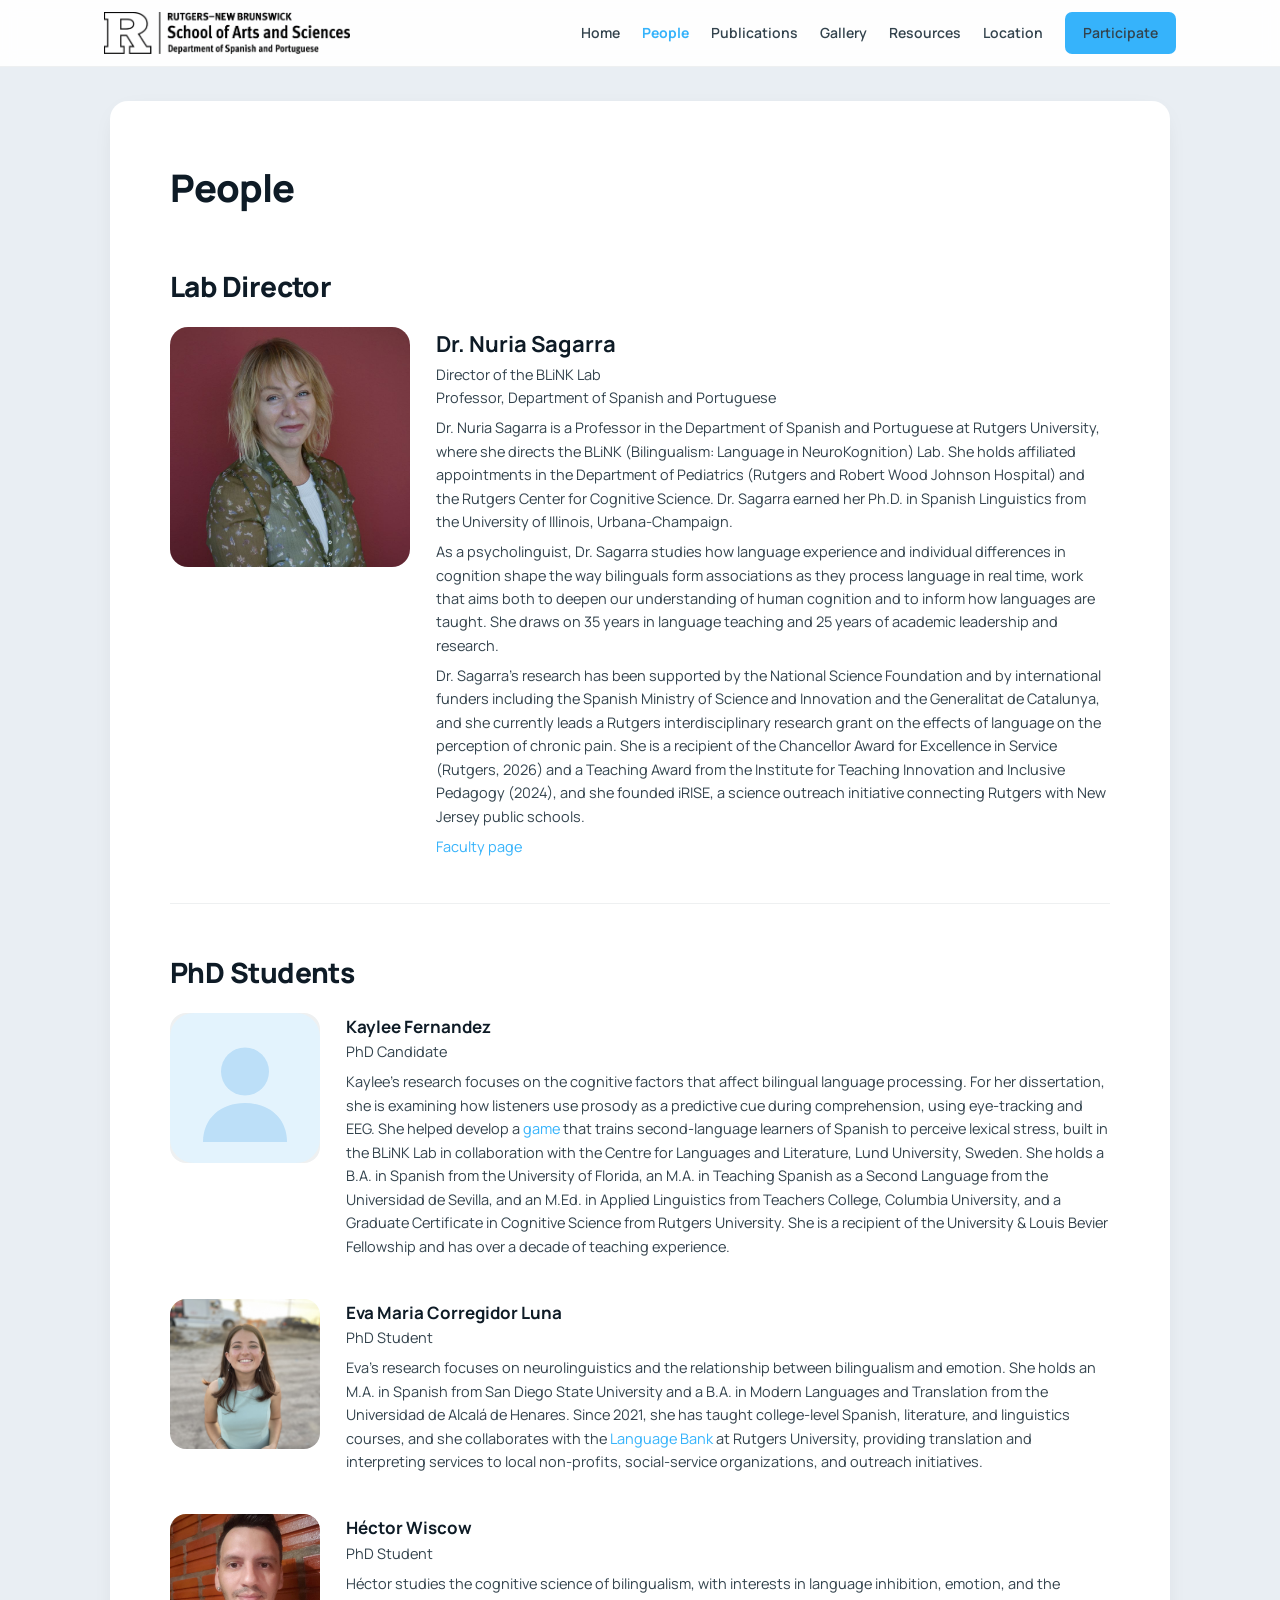
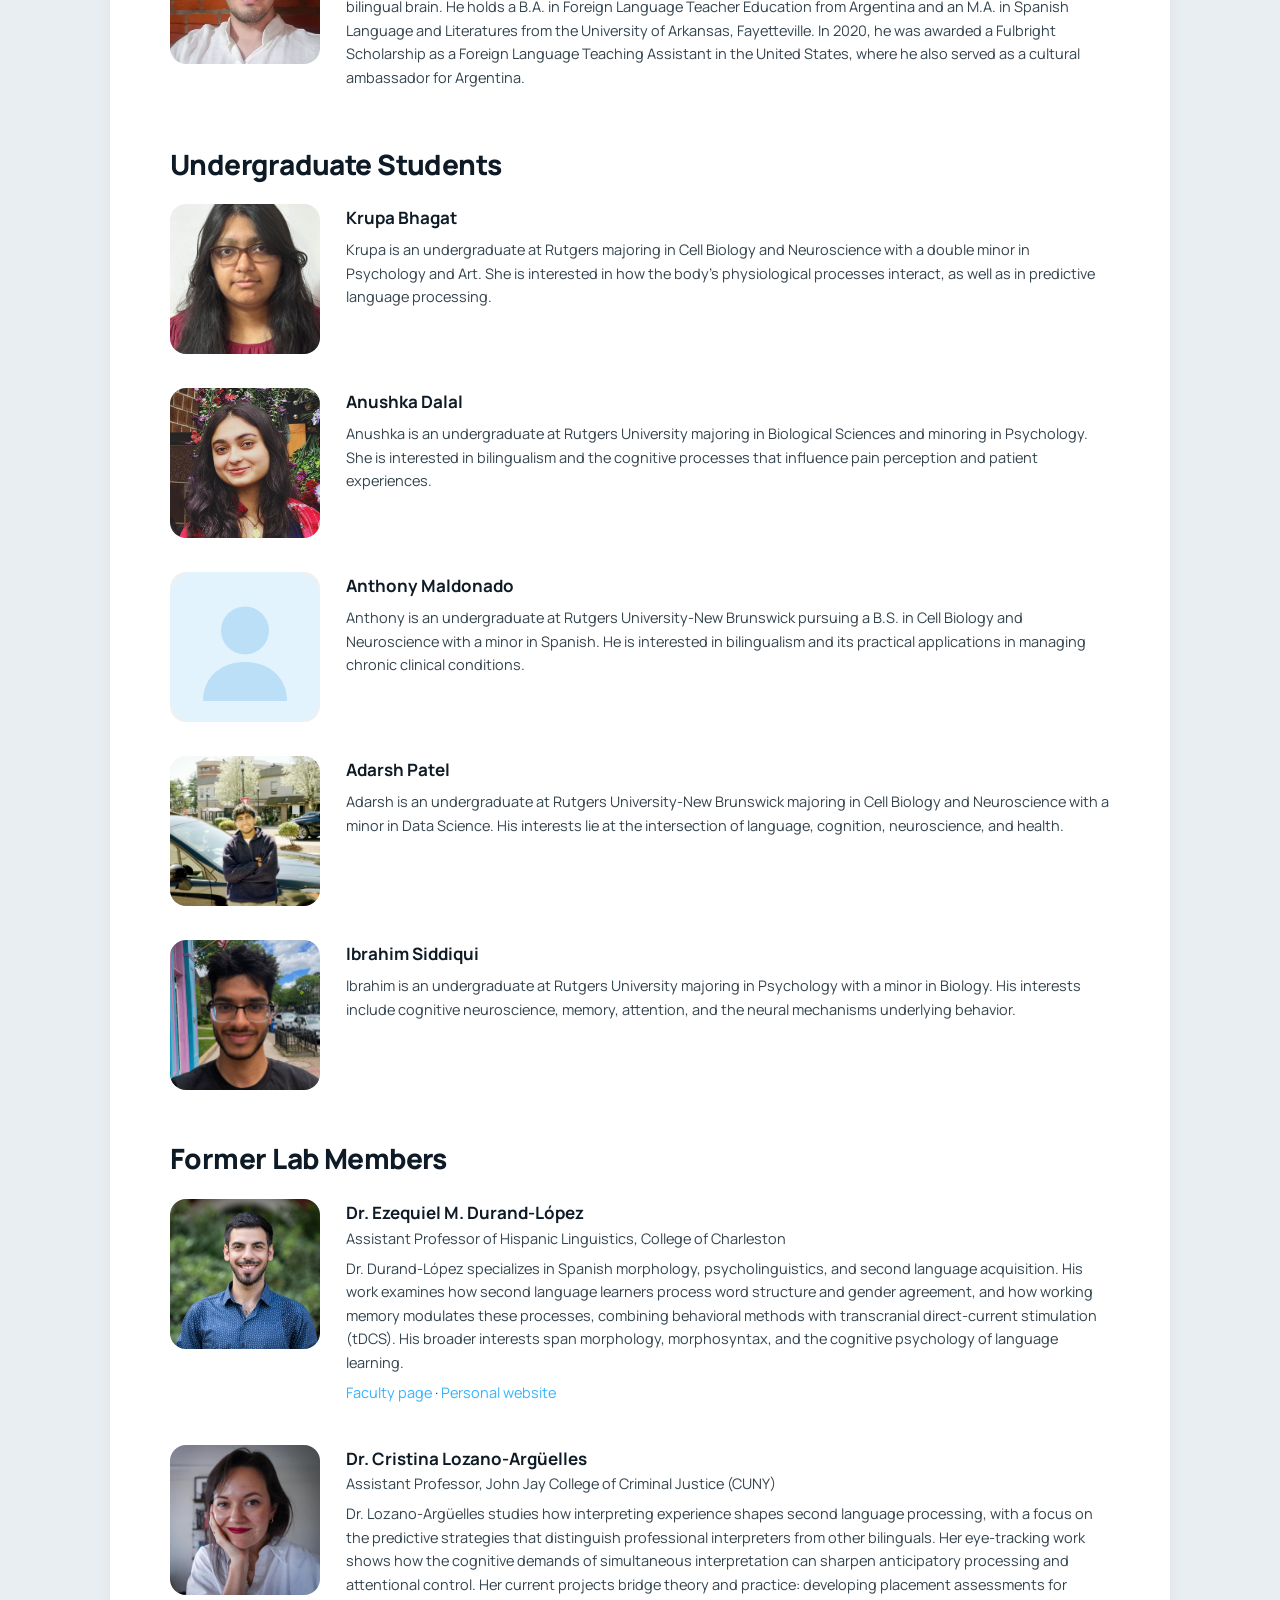
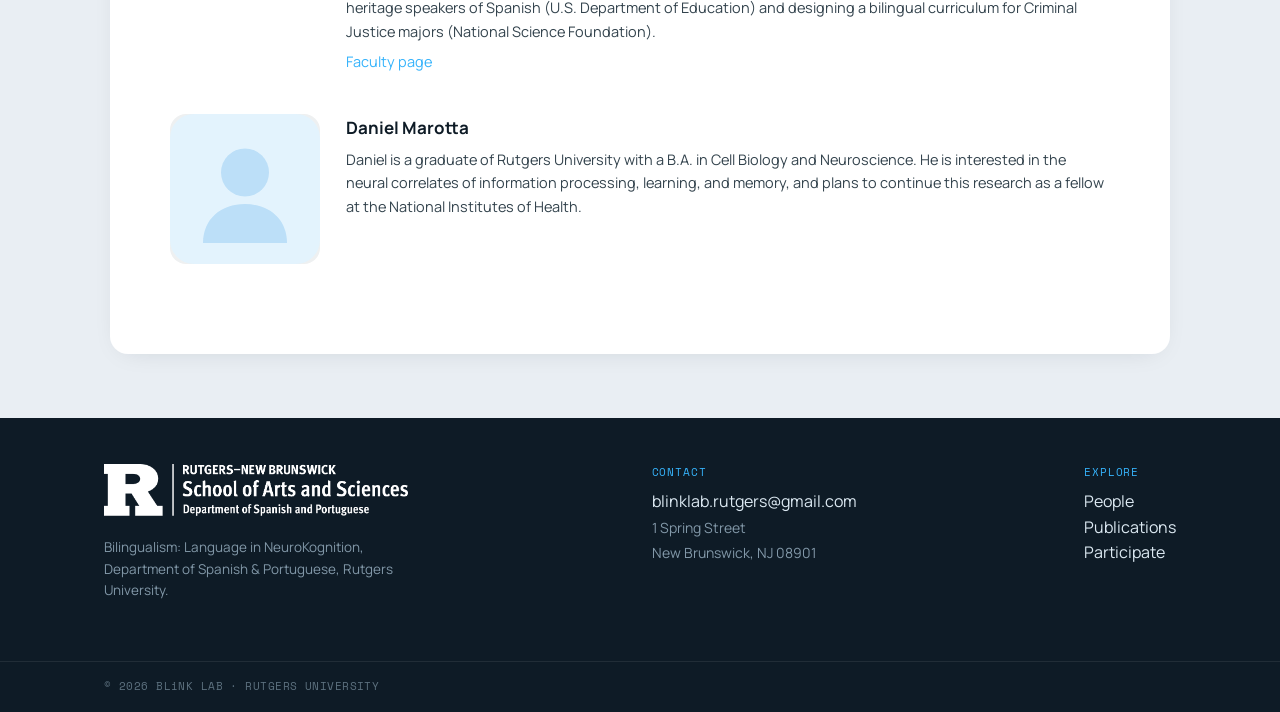
==== docs/people.html @ 73b07fc7 "Initial commit" ====
<!DOCTYPE html>

<html>

<head>

<meta charset="utf-8" />
<meta name="generator" content="pandoc" />
<meta http-equiv="X-UA-Compatible" content="IE=EDGE" />

<meta name="viewport" content="width=device-width, initial-scale=1" />



<title>People</title>

<script src="site_libs/header-attrs-2.30/header-attrs.js"></script>

<style type="text/css">
  code{white-space: pre-wrap;}
  span.smallcaps{font-variant: small-caps;}
  span.underline{text-decoration: underline;}
  div.column{display: inline-block; vertical-align: top; width: 50%;}
  div.hanging-indent{margin-left: 1.5em; text-indent: -1.5em;}
  ul.task-list{list-style: none;}
    </style>







<link rel="stylesheet" href="styles.css" type="text/css" />




</head>

<body>


<div class="site-nav">
  <div class="inner">
    <a href="index.html"><img src="images/rutgers-sas-black.png" alt="Rutgers — School of Arts and Sciences, Department of Spanish and Portuguese"></a>
    <div class="links">
      <a href="index.html" data-nav="index">Home</a>
      <a href="people.html" data-nav="people">People</a>
      <a href="publications.html" data-nav="publications">Publications</a>
      <a href="gallery.html" data-nav="gallery">Gallery</a>
      <a href="resources.html" data-nav="resources">Resources</a>
      <a href="location.html" data-nav="location">Location</a>
      <a class="btn" href="participate.html">Participate</a>
    </div>
  </div>
</div>
<script>
(function(){
  var page = (location.pathname.split('/').pop() || 'index.html').replace('.html','') || 'index';
  var link = document.querySelector('.site-nav [data-nav="' + page + '"]');
  if (link) link.classList.add('active');
})();
</script>
<div class="page">


<h1 class="title toc-ignore">People</h1>



<div id="lab-director" class="section level2">
<h2>Lab Director</h2>
<div class="person director">
<img src="images/people/nuria.jpeg" class="person-photo" alt="Nuria Sagarra">
<div class="person-info">
<p><strong>Dr. Nuria Sagarra</strong><br> Director of the BLiNK Lab<br>
Professor, Department of Spanish and Portuguese</p>
<p>Dr. Nuria Sagarra is a Professor in the Department of Spanish and
Portuguese at Rutgers University, where she directs the BLiNK
(Bilingualism: Language in NeuroKognition) Lab. She holds affiliated
appointments in the Department of Pediatrics (Rutgers and Robert Wood
Johnson Hospital) and the Rutgers Center for Cognitive Science.
Dr. Sagarra earned her Ph.D. in Spanish Linguistics from the University
of Illinois, Urbana-Champaign.</p>
<p>As a psycholinguist, Dr. Sagarra studies how language experience and
individual differences in cognition shape the way bilinguals form
associations as they process language in real time, work that aims both
to deepen our understanding of human cognition and to inform how
languages are taught. She draws on 35 years in language teaching and 25
years of academic leadership and research.</p>
<p>Dr. Sagarra’s research has been supported by the National Science
Foundation and by international funders including the Spanish Ministry
of Science and Innovation and the Generalitat de Catalunya, and she
currently leads a Rutgers interdisciplinary research grant on the
effects of language on the perception of chronic pain. She is a
recipient of the Chancellor Award for Excellence in Service (Rutgers,
2026) and a Teaching Award from the Institute for Teaching Innovation
and Inclusive Pedagogy (2024), and she founded iRISE, a science outreach
initiative connecting Rutgers with New Jersey public schools.</p>
<p><a
href="https://span-port.rutgers.edu/people/faculty/faculty-directory/452-nuria-sagarra">Faculty
page</a></p>
</div>
</div>
</div>
<div id="phd-students" class="section level2">
<h2>PhD Students</h2>
<div class="person">
<img src="images/people/kaylee.jpg" class="person-photo" alt="Kaylee Fernandez">
<div class="person-info">
<p><strong>Kaylee Fernandez</strong><br> PhD Candidate</p>
<p>Kaylee’s research focuses on the cognitive factors that affect
bilingual language processing. For her dissertation, she is examining
how listeners use prosody as a predictive cue during comprehension,
using eye-tracking and EEG. She helped develop a <a
href="https://dinosaur-game-433dd.web.app">game</a> that trains
second-language learners of Spanish to perceive lexical stress, built in
the BLiNK Lab in collaboration with the Centre for Languages and
Literature, Lund University, Sweden. She holds a B.A. in Spanish from
the University of Florida, an M.A. in Teaching Spanish as a Second
Language from the Universidad de Sevilla, and an M.Ed. in Applied
Linguistics from Teachers College, Columbia University, and a Graduate
Certificate in Cognitive Science from Rutgers University. She is a
recipient of the University &amp; Louis Bevier Fellowship and has over a
decade of teaching experience.</p>
</div>
</div>
<div class="person">
<img src="images/people/eva.jpg" class="person-photo" alt="Eva Maria Corregidor Luna">
<div class="person-info">
<p><strong>Eva Maria Corregidor Luna</strong><br> PhD Student</p>
<p>Eva’s research focuses on neurolinguistics and the relationship
between bilingualism and emotion. She holds an M.A. in Spanish from San
Diego State University and a B.A. in Modern Languages and Translation
from the Universidad de Alcalá de Henares. Since 2021, she has taught
college-level Spanish, literature, and linguistics courses, and she
collaborates with the <a
href="https://tlc.rutgers.edu/the-language-bank">Language Bank</a> at
Rutgers University, providing translation and interpreting services to
local non-profits, social-service organizations, and outreach
initiatives.</p>
</div>
</div>
<div class="person">
<img src="images/people/hector.jpg" class="person-photo" alt="Héctor Wiscow">
<div class="person-info">
<p><strong>Héctor Wiscow</strong><br> PhD Student</p>
<p>Héctor studies the cognitive science of bilingualism, with interests
in language inhibition, emotion, and the bilingual brain. He holds a
B.A. in Foreign Language Teacher Education from Argentina and an M.A. in
Spanish Language and Literatures from the University of Arkansas,
Fayetteville. In 2020, he was awarded a Fulbright Scholarship as a
Foreign Language Teaching Assistant in the United States, where he also
served as a cultural ambassador for Argentina.</p>
</div>
</div>
</div>
<div id="undergraduate-students" class="section level2">
<h2>Undergraduate Students</h2>
<div class="person">
<img src="images/people/krupa.jpg" class="person-photo" alt="Krupa Bhagat">
<div class="person-info">
<p><strong>Krupa Bhagat</strong></p>
<p>Krupa is an undergraduate at Rutgers majoring in Cell Biology and
Neuroscience with a double minor in Psychology and Art. She is
interested in how the body’s physiological processes interact, as well
as in predictive language processing.</p>
</div>
</div>
<div class="person">
<img src="images/people/anushka.jpg" class="person-photo" alt="Anushka Dalal">
<div class="person-info">
<p><strong>Anushka Dalal</strong></p>
<p>Anushka is an undergraduate at Rutgers University majoring in
Biological Sciences and minoring in Psychology. She is interested in
bilingualism and the cognitive processes that influence pain perception
and patient experiences.</p>
</div>
</div>
<div class="person">
<img src="images/people/anthony.jpg" class="person-photo" alt="Anthony Maldonado">
<div class="person-info">
<p><strong>Anthony Maldonado</strong></p>
<p>Anthony is an undergraduate at Rutgers University-New Brunswick
pursuing a B.S. in Cell Biology and Neuroscience with a minor in
Spanish. He is interested in bilingualism and its practical applications
in managing chronic clinical conditions.</p>
</div>
</div>
<div class="person">
<img src="images/people/adarsh.png" class="person-photo" alt="Adarsh Patel">
<div class="person-info">
<p><strong>Adarsh Patel</strong></p>
<p>Adarsh is an undergraduate at Rutgers University-New Brunswick
majoring in Cell Biology and Neuroscience with a minor in Data Science.
His interests lie at the intersection of language, cognition,
neuroscience, and health.</p>
</div>
</div>
<div class="person">
<img src="images/people/ibrahim.jpeg" class="person-photo" alt="Ibrahim Siddiqui">
<div class="person-info">
<p><strong>Ibrahim Siddiqui</strong></p>
<p>Ibrahim is an undergraduate at Rutgers University majoring in
Psychology with a minor in Biology. His interests include cognitive
neuroscience, memory, attention, and the neural mechanisms underlying
behavior.</p>
</div>
</div>
</div>
<div id="former-lab-members" class="section level2">
<h2>Former Lab Members</h2>
<div class="person">
<img src="images/people/ezequiel.png" class="person-photo" alt="Ezequiel M. Durand-López">
<div class="person-info">
<p><strong>Dr. Ezequiel M. Durand-López</strong><br> Assistant Professor
of Hispanic Linguistics, College of Charleston</p>
<p>Dr. Durand-López specializes in Spanish morphology,
psycholinguistics, and second language acquisition. His work examines
how second language learners process word structure and gender
agreement, and how working memory modulates these processes, combining
behavioral methods with transcranial direct-current stimulation (tDCS).
His broader interests span morphology, morphosyntax, and the cognitive
psychology of language learning.</p>
<p><a
href="https://charleston.edu/spanish/faculty/durand-lopez-ezequiel.php">Faculty
page</a> · <a href="https://edurandlopez.wordpress.com">Personal
website</a></p>
</div>
</div>
<div class="person">
<img src="images/people/cristina.jpeg" class="person-photo" alt="Cristina Lozano-Argüelles">
<div class="person-info">
<p><strong>Dr. Cristina Lozano-Argüelles</strong><br> Assistant
Professor, John Jay College of Criminal Justice (CUNY)</p>
<p>Dr. Lozano-Argüelles studies how interpreting experience shapes
second language processing, with a focus on the predictive strategies
that distinguish professional interpreters from other bilinguals. Her
eye-tracking work shows how the cognitive demands of simultaneous
interpretation can sharpen anticipatory processing and attentional
control. Her current projects bridge theory and practice: developing
placement assessments for heritage speakers of Spanish (U.S. Department
of Education) and designing a bilingual curriculum for Criminal Justice
majors (National Science Foundation).</p>
<p><a
href="https://www.jjay.cuny.edu/faculty/cristina-lozano-arguelles">Faculty
page</a></p>
</div>
</div>
<div class="person">
<img src="images/people/daniel.jpg" class="person-photo" alt="Daniel Marotta">
<div class="person-info">
<p><strong>Daniel Marotta</strong></p>
<p>Daniel is a graduate of Rutgers University with a B.A. in Cell
Biology and Neuroscience. He is interested in the neural correlates of
information processing, learning, and memory, and plans to continue this
research as a fellow at the National Institutes of Health.</p>
</div>
</div>
</div>

</div>
<div class="site-footer">
  <div class="inner">
    <div style="max-width:320px;">
      <img src="images/rutgers-sas-white.png" alt="Rutgers School of Arts and Sciences, Department of Spanish and Portuguese">
      <p style="margin-top:14px;">Bilingualism: Language in NeuroKognition, Department of Spanish &amp; Portuguese, Rutgers University.</p>
    </div>
    <div>
      <div class="label">CONTACT</div>
      <a href="mailto:blinklab.rutgers@gmail.com">blinklab.rutgers@gmail.com</a><br>
      <span style="color:#8298a8;font-size:14px;">1 Spring Street<br>New Brunswick, NJ 08901</span>
    </div>
    <div>
      <div class="label">EXPLORE</div>
      <a href="people.html">People</a><br>
      <a href="publications.html">Publications</a><br>
      <a href="participate.html">Participate</a>
    </div>
  </div>
  <div class="bar"><div>© 2026 BLiNK LAB · RUTGERS UNIVERSITY</div></div>
</div>
<script>
(function(){
  var exts=['.jpg','.jpeg','.JPG','.JPEG','.png','.PNG','.webp','.heic'];
  function fix(img){
    var src=img.getAttribute('src')||'';
    var dot=src.lastIndexOf('.'); if(dot<0){img.src='images/placeholder.svg';return;}
    var base=src.substring(0,dot);
    var tried=(img.getAttribute('data-tried')||'').split(',').filter(Boolean);
    tried.push(src.substring(dot));
    for(var j=0;j<exts.length;j++){
      if(tried.indexOf(exts[j])===-1){
        img.setAttribute('data-tried',tried.join(','));
        img.src=base+exts[j];
        return;
      }
    }
    img.src='images/placeholder.svg';
  }
  document.querySelectorAll('img.person-photo').forEach(function(img){
    img.addEventListener('error',function(){fix(img);});
    if(img.complete && img.naturalWidth===0) fix(img);
  });
})();
</script>


<!-- code folding -->


<!-- dynamically load mathjax for compatibility with self-contained -->
<script>
  (function () {
    var script = document.createElement("script");
    script.type = "text/javascript";
    script.src  = "https://mathjax.rstudio.com/latest/MathJax.js?config=TeX-AMS-MML_HTMLorMML";
    document.getElementsByTagName("head")[0].appendChild(script);
  })();
</script>

</body>
</html>
---- docs/styles.css ----
@import url('https://fonts.googleapis.com/css2?family=Manrope:wght@400;500;600;700;800&family=Space+Mono:wght@400;700&display=swap');

:root{
  --blue:#36b3fb; --lime:#c0fe71; --ink:#0e1b26; --slate:#54636d; --muted:#8a98a1;
  --line:#eef0f1; --tint:#f6f8f9; --paper:#fff;
}
*{box-sizing:border-box;}
body{margin:0;font-family:'Manrope',system-ui,-apple-system,sans-serif;color:var(--ink);background:#e9eef3;-webkit-font-smoothing:antialiased;line-height:1.6;}
a{color:var(--blue);text-decoration:none;}
a:hover{text-decoration:underline;}
img{max-width:100%;}
em,i{font-style:italic;}

/* ---- nav ---- */
.site-nav{position:sticky;top:0;z-index:50;background:rgba(255,255,255,.92);-webkit-backdrop-filter:blur(8px);backdrop-filter:blur(8px);border-bottom:1px solid var(--line);}
.site-nav .inner{max-width:1120px;margin:0 auto;padding:12px 24px;display:flex;align-items:center;justify-content:space-between;gap:18px;flex-wrap:wrap;}
.site-nav img{height:42px;width:auto;display:block;}
.site-nav .links{display:flex;align-items:center;gap:22px;flex-wrap:wrap;}
.site-nav .links a{font-weight:600;font-size:14px;color:#33434d;white-space:nowrap;}
.site-nav .links a:hover{color:var(--blue);text-decoration:none;}
.site-nav .links a.active{color:var(--blue);font-weight:700;}
.site-nav .btn{background:var(--blue);color:#fff;padding:10px 18px;border-radius:7px;font-weight:700;font-size:13.5px;}
.site-nav .btn:hover{text-decoration:none;color:#fff;}

/* ---- content container ---- */
.main-container{max-width:none;margin:0;padding:0;background:none;box-shadow:none;border-radius:0;}
.page{max-width:1060px;margin:34px auto;padding:56px 60px;background:#fff;border-radius:18px;box-shadow:0 6px 28px -14px rgba(14,27,38,.18);}
.lab-fullname{font-family:'Manrope',sans-serif;font-size:19px;font-weight:600;color:var(--ink);margin:2px 0 18px;}
.lab-fullname strong{font-weight:800;}
.lab-fullname .nk{color:var(--blue);}
h1.title{font-family:'Manrope';font-weight:800;font-size:38px;letter-spacing:-.025em;margin:0 0 30px;color:var(--ink);}
h1.title:empty{display:none;}
h2{font-family:'Manrope';font-weight:800;font-size:28px;letter-spacing:-.02em;margin:46px 0 18px;color:var(--ink);}
h3{font-weight:700;font-size:18px;margin:22px 0 6px;color:var(--ink);}
p{font-size:16px;color:#33434d;}
hr{border:none;border-top:1px solid var(--line);margin:34px 0;}
.kicker{font-family:'Space Mono',monospace;font-size:12px;letter-spacing:.1em;color:var(--blue);text-transform:uppercase;display:block;margin-bottom:6px;}

/* ---- home hero ---- */
.lab-hero{background:var(--tint);border:1px solid var(--line);border-radius:16px;padding:40px;display:grid;grid-template-columns:1.05fr .95fr;gap:40px;align-items:center;margin-bottom:46px;}
.lab-hero h1{font-family:'Manrope';font-size:40px;font-weight:800;letter-spacing:-.03em;line-height:1.08;margin:.15em 0 .35em;color:var(--ink);}
.lab-hero .accent{color:var(--blue);}
.lab-hero .dot{color:var(--lime);}
.lab-hero p{font-size:16px;color:var(--slate);margin:.6em 0;}
.lab-hero .cta{display:inline-block;margin-top:10px;background:var(--blue);color:#fff;padding:13px 26px;border-radius:7px;font-weight:700;font-size:14px;}
.lab-hero .cta:hover{text-decoration:none;color:#fff;}
.hero-media{display:flex;flex-direction:column;gap:16px;}
.hero-media .brand{width:100%;max-width:420px;align-self:center;}
.hero-tiles{display:grid;grid-template-columns:1fr 1fr;gap:12px;}
.hero-tiles .tile{aspect-ratio:4/3;border-radius:10px;background:#e3f3fd center center/cover no-repeat;}
.note{font-family:'Space Mono',monospace;font-size:11px;color:#9aa6ad;}

/* ---- news ---- */
.news{background:var(--tint);border:1px solid var(--line);border-radius:14px;padding:6px 26px;margin:26px 0 10px;}
.news .row{display:flex;gap:22px;padding:20px 0;border-top:1px solid #e4e8ea;}
.news .row:first-child{border-top:none;}
.news .tag{font-family:'Space Mono',monospace;font-size:12px;color:var(--blue);min-width:96px;flex:none;padding-top:2px;}
.news .row div{font-size:16px;color:#33434d;}

/* ---- people ---- */
.person{display:flex;gap:26px;align-items:flex-start;margin:0 0 34px;}
.person-photo{flex:none;width:150px;height:150px;border-radius:16px;object-fit:cover;background:#eef0f1;}
.person.director{padding-bottom:38px;border-bottom:1px solid var(--line);margin-bottom:38px;}
.person.director .person-photo{width:240px;height:240px;border-radius:18px;}
.person-info{flex:1;min-width:0;}
.person-info p{font-size:14.5px;line-height:1.62;margin:.45em 0;color:#33434d;}
.person-info p:first-child{margin-top:0;}
.person-info strong{font-weight:700;font-size:17px;color:var(--ink);}
.person.director .person-info strong{font-size:22px;}

/* ---- publications ---- */
.main-container h2.pubyear, .pub-year{font-weight:800;font-size:15px;color:var(--blue);padding-bottom:10px;border-bottom:2px solid var(--lime);margin:34px 0 16px;letter-spacing:0;}

/* ---- participate ---- */
.signup-button{display:inline-block;background:var(--blue);color:#fff;padding:14px 26px;border-radius:8px;font-weight:700;margin:8px 0;}
.signup-button:hover{text-decoration:none;color:#fff;}

/* ---- gallery ---- */
.gallery-grid{display:grid;grid-template-columns:repeat(3,1fr);gap:16px;margin-top:8px;}
.gallery-grid p{margin:0;display:contents;}
.gallery-grid img{width:100%;aspect-ratio:4/3;object-fit:cover;border-radius:12px;background:#eef0f1;}

/* ---- map ---- */
.video-wrapper{border-radius:14px;overflow:hidden;border:1px solid var(--line);margin:16px 0;}
.video-wrapper iframe{width:100%;height:420px;border:0;display:block;}

/* ---- footer ---- */
.site-footer{background:var(--ink);color:#8298a8;margin-top:64px;}
.site-footer .inner{max-width:1120px;margin:0 auto;padding:46px 24px;display:flex;flex-wrap:wrap;gap:40px;justify-content:space-between;}
.site-footer img{height:52px;width:auto;}
.site-footer p{color:#8298a8;font-size:13.5px;}
.site-footer a{color:#dce9f2;}
.site-footer .label{font-family:'Space Mono',monospace;font-size:11px;color:var(--blue);letter-spacing:.08em;margin-bottom:8px;}
.site-footer .bar{border-top:1px solid rgba(255,255,255,.08);}
.site-footer .bar div{font-family:'Space Mono',monospace;font-size:11px;color:#5d717f;padding:16px 24px;max-width:1120px;margin:0 auto;letter-spacing:.04em;}

/* ---- responsive ---- */
@media (max-width:820px){
  .page{margin:18px;padding:36px 30px;}
  .lab-hero{grid-template-columns:1fr;padding:28px;gap:28px;}
  .lab-hero h1{font-size:30px;}
  h1.title{font-size:30px;}
  .gallery-grid{grid-template-columns:repeat(2,1fr);}
}
@media (max-width:520px){
  .page{margin:12px;padding:28px 20px;}
  .main-container{margin:14px;padding:32px 22px;}
  .person.director .person-photo{width:100px;height:100px;}
  .person{gap:16px;}
  .news .row{flex-direction:column;gap:6px;}
  .site-nav .links{gap:14px;}
  .gallery-grid{grid-template-columns:1fr 1fr;}
}
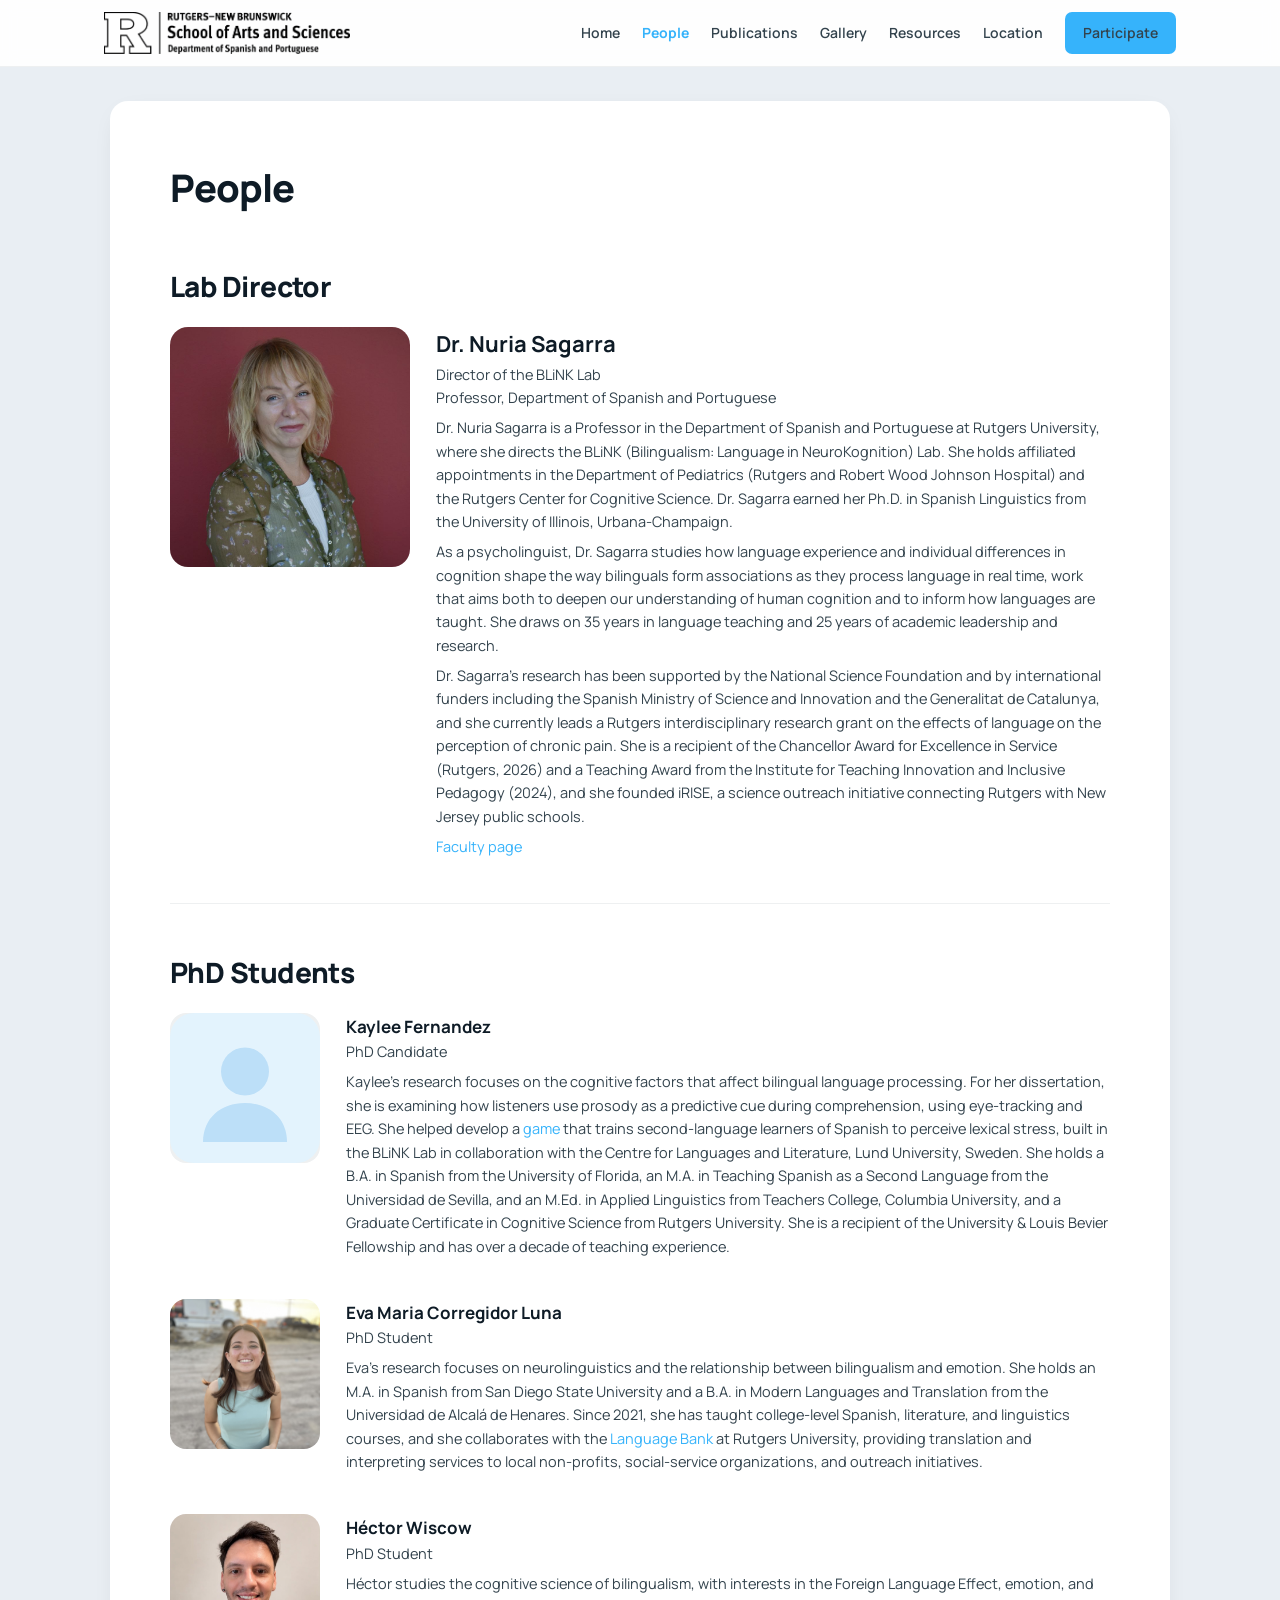
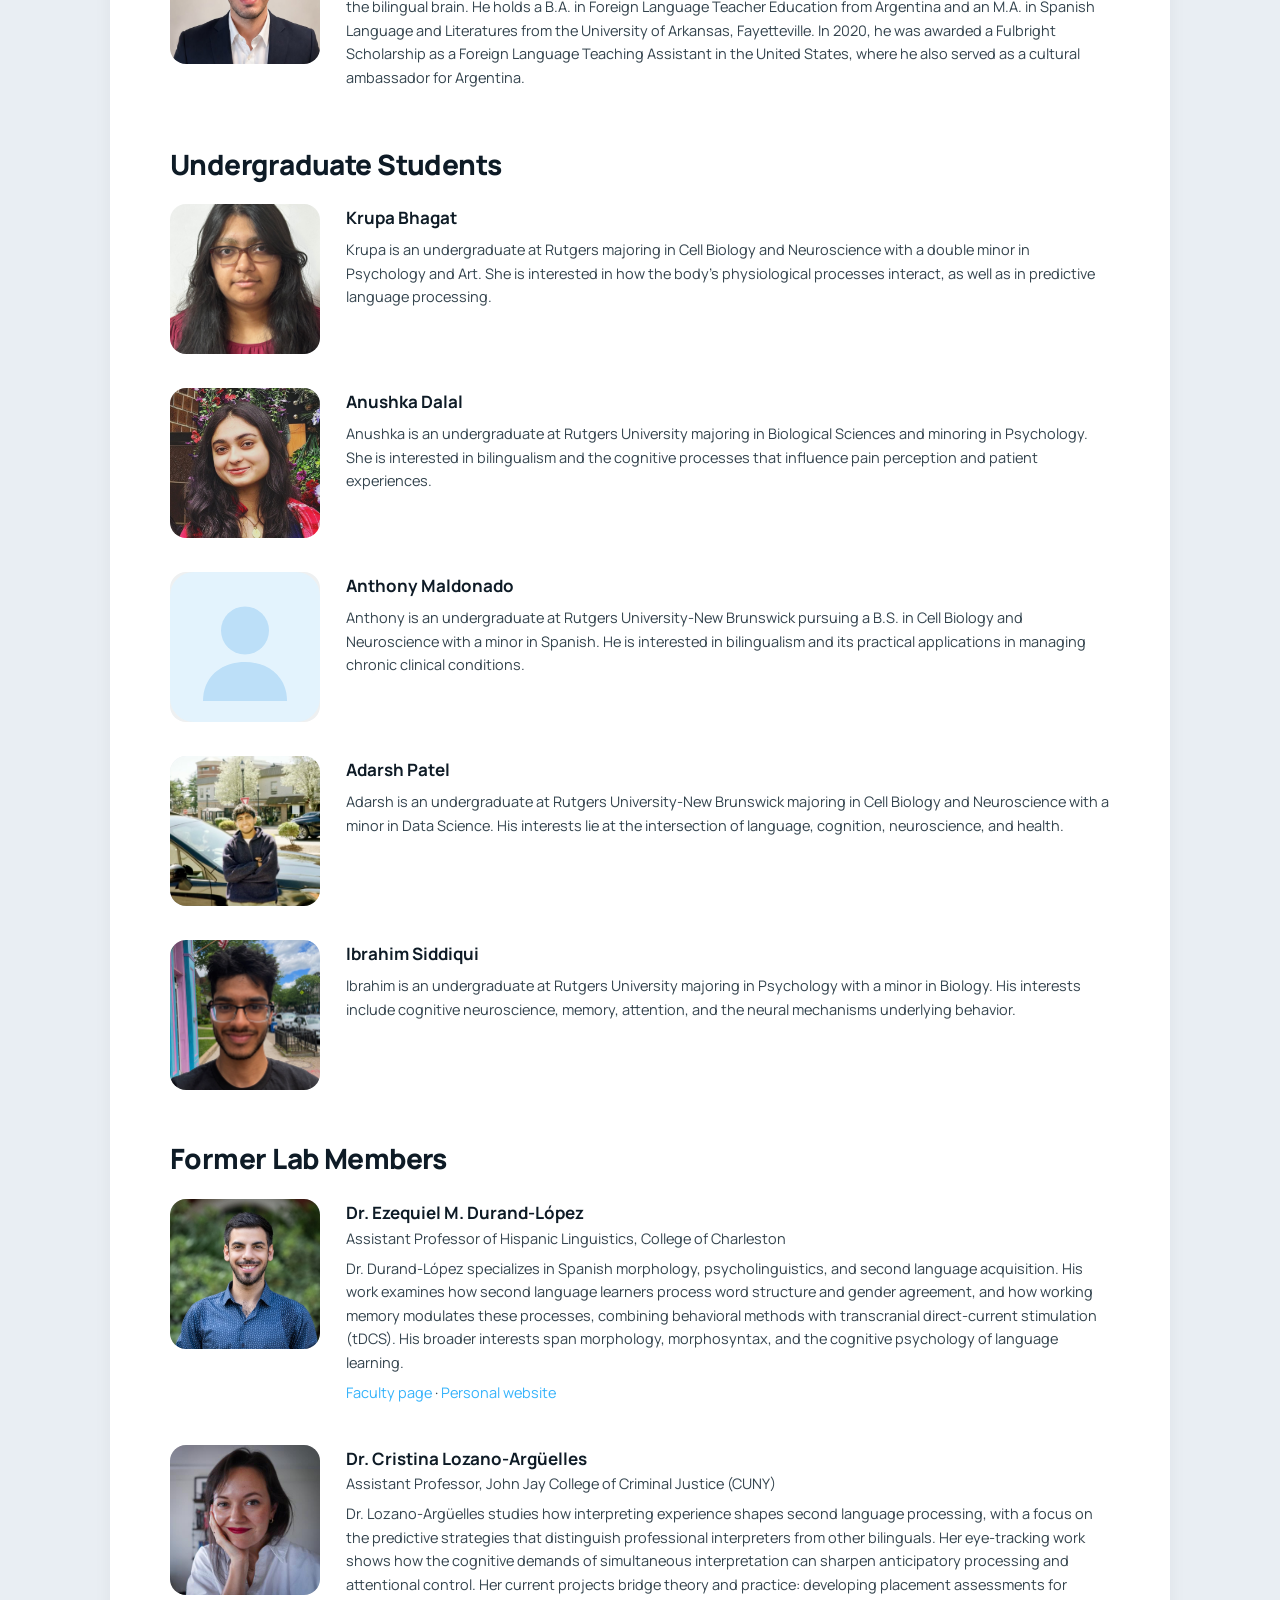
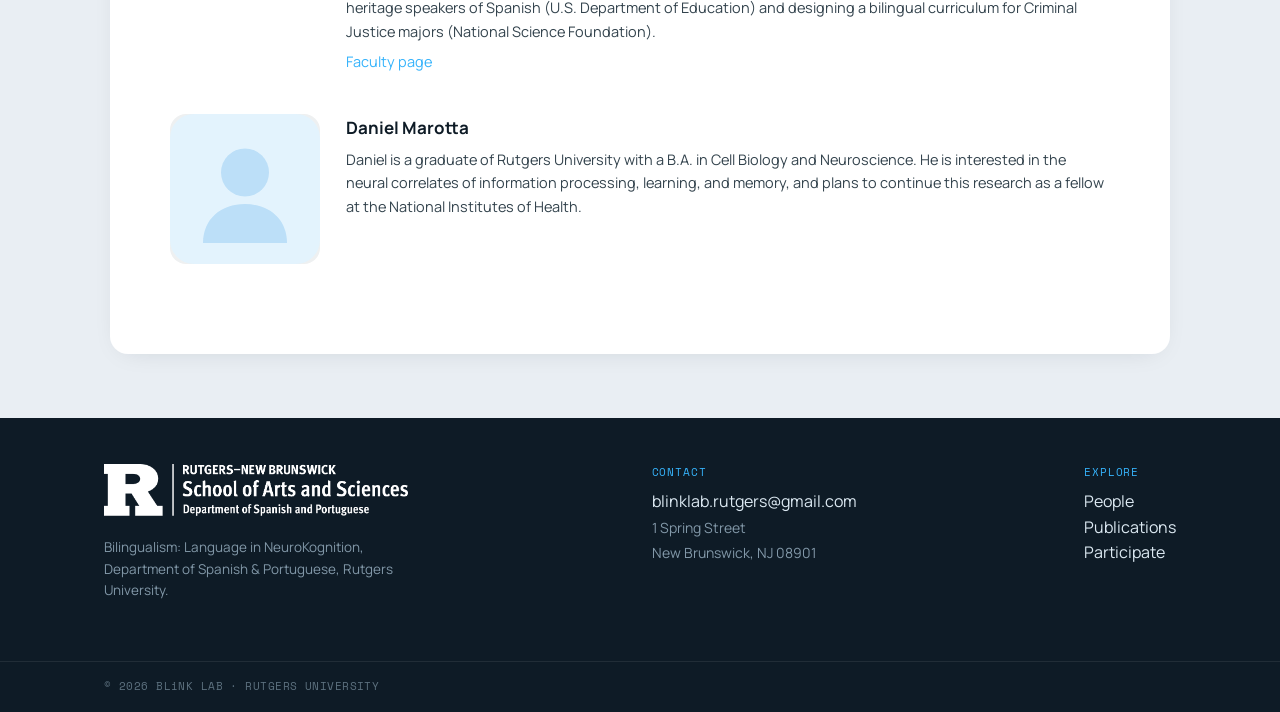
==== commit 4fac3aaa: "hector profile and pic update" ====
--- a/docs/people.html
+++ b/docs/people.html
@@ -147,12 +147,12 @@
 <div class="person-info">
 <p><strong>Héctor Wiscow</strong><br> PhD Student</p>
 <p>Héctor studies the cognitive science of bilingualism, with interests
-in language inhibition, emotion, and the bilingual brain. He holds a
-B.A. in Foreign Language Teacher Education from Argentina and an M.A. in
-Spanish Language and Literatures from the University of Arkansas,
-Fayetteville. In 2020, he was awarded a Fulbright Scholarship as a
-Foreign Language Teaching Assistant in the United States, where he also
-served as a cultural ambassador for Argentina.</p>
+in the Foreign Language Effect, emotion, and the bilingual brain. He
+holds a B.A. in Foreign Language Teacher Education from Argentina and an
+M.A. in Spanish Language and Literatures from the University of
+Arkansas, Fayetteville. In 2020, he was awarded a Fulbright Scholarship
+as a Foreign Language Teaching Assistant in the United States, where he
+also served as a cultural ambassador for Argentina.</p>
 </div>
 </div>
 </div>
